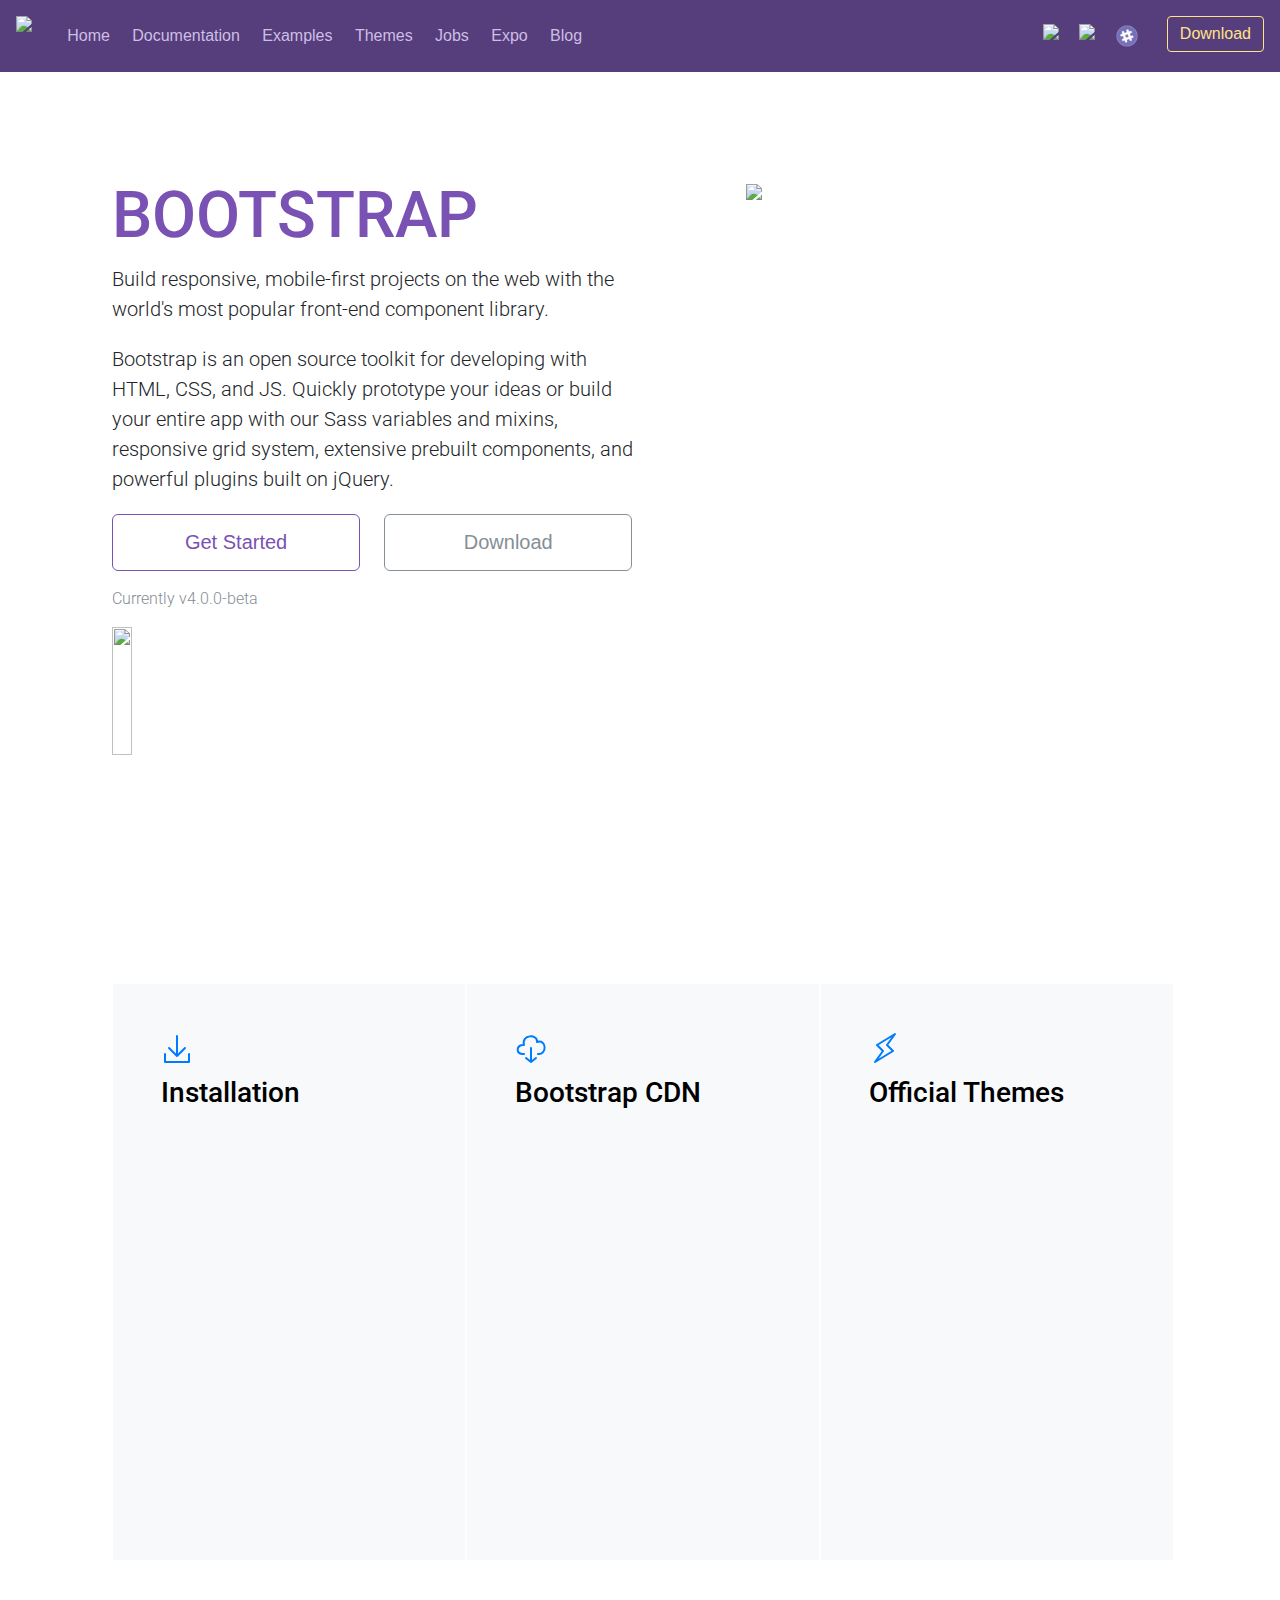
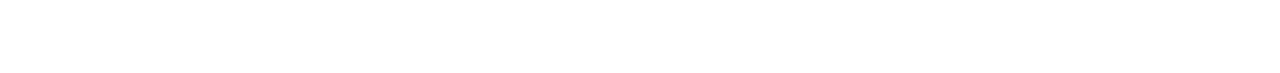
==== bootstrap/index.html @ ebfe7aba "finish styling column icons and titles" ====
<!DOCTYPE html>
<html>
  <head>
    <meta charset="utf-8">
    <link href="https://fonts.googleapis.com/css?family=Roboto" rel="stylesheet">
    <link href="style.css" rel="stylesheet" type="text/css">
    <title>Bootstrap - The most popular HTML, CSS, and JS library in the world</title>
  </head>
  <body>
    <header>
      <img src="https://dabeng.github.io/img/bootstrap.png" id="logo"/>
      <ul id="navbar">
        <li class="navitem"><a href="#">Home</a></li>
        <li class="navitem"><a href="#">Documentation</a></li>
        <li class="navitem"><a href="#">Examples</a></li>
        <li class="navitem"><a href="#">Themes</a></li>
        <li class="navitem"><a href="#">Jobs</a></li>
        <li class="navitem"><a href="#">Expo</a></li>
        <li class="navitem"><a href="#">Blog</a></li>
      </ul>
      <div id="rightHeader">
        <img src="https://cdn3.iconfinder.com/data/icons/flat-icons-web/40/GitHub-128.png" class="socialIcon" />
        <img src="https://cdn.shopify.com/s/files/1/0894/6582/t/5/assets/twitter.png?12959786003549767401" class="socialIcon"/>
        <img src="Blackvariant-Button-Ui-Requests-9-Slack.ico" class="socialIcon"/>
        <button type="button">Download</button>
      </div>
    </header>
    <div id="main">
      <div class="mainText">
        <h1>BOOTSTRAP</h1>
        <p>Build responsive, mobile-first projects on the web with the world's most popular front-end component library.</p>
        <p>Bootstrap is an open source toolkit for developing with HTML, CSS, and JS. Quickly prototype your ideas or build your entire app with our Sass variables and mixins, responsive grid system, extensive prebuilt components, and powerful plugins built on jQuery.</p>
        <button type="button" id="getStarted">Get Started</button>
        <button type="button" id="mainDownload">Download</button>
        <p id="beta">Currently v4.0.0-beta</p>
      </div>
      <img src="http://getbootstrap.com/assets/img/bootstrap-stack.png" id="bootstrapStack"/>
      <div class="clearfix"></div>
      <img src="http://via.placeholder.com/350x150mg" class="advertisement" />
    </div>
    <div class="columns">
      <div class="col-4">
        <!-- Icon by Bytesize https://github.com/danklammer/bytesize-icons -->
        <svg class="detailImage" id="i-import" viewBox="0 0 32 32" width="32" height="32" fill="none" stroke="currentcolor" stroke-linecap="round" stroke-linejoin="round" stroke-width="2">
          <path d="M28 22 L28 30 4 30 4 22 M16 4 L16 24 M8 16 L16 24 24 16" />
        </svg>
        <h3>Installation</h3>
      </div>
      <div class="col-4">
        <!-- Icon by Bytesize https://github.com/danklammer/bytesize-icons -->
        <svg class="detailImage" id="i-download" viewBox="0 0 32 32" width="32" height="32" fill="none" stroke="currentcolor" stroke-linecap="round" stroke-linejoin="round" stroke-width="2">
          <path d="M9 22 C0 23 1 12 9 13 6 2 23 2 22 10 32 7 32 23 23 22 M11 26 L16 30 21 26 M16 16 L16 30" />
        </svg>
        <h3>Bootstrap CDN</h3>
      </div>
      <div class="col-4">
        <!-- Icon by Bytesize https://github.com/danklammer/bytesize-icons -->
        <svg class="detailImage" id="i-lightning" viewBox="0 0 32 32" width="32" height="32" fill="none" stroke="currentcolor" stroke-linecap="round" stroke-linejoin="round" stroke-width="2">
          <path d="M18 13 L26 2 8 13 14 19 6 30 24 19 Z" />
        </svg>
        <h3>Official Themes</h3>
      </div>
    </div>
  </body>
</html>
---- bootstrap/style.css ----
.clearfix {
  clear: both;
}
body{
  margin: 0;
  font-family: 'Roboto', sans-serif;
}
header {
  background-color: #563d7c;
  margin: 0;
  padding: 0;
  overflow: auto;
  padding: 1em;
  /*position: fixed;
  top: 0;
  width: 100%;*/
  align-content: center;
}
#logo {
  width: 2.5em;
  display: inline;
  float: left;
}
#navbar {
  list-style-type: none;
  width: fit-content;
  font-family: sans-serif;
  overflow: auto;
  display: inline;
}
.navitem {
  text-align: center;
  width: fit-content;
  float: left;
  padding: .7em;
}
a {
  text-decoration: none;
  color: #cdbfe3;
}
a:active {
  font-weight: bold;
}
#rightHeader {
  display: inline;
  float: right;
  overflow: auto;
  vertical-align: middle;
}
.socialIcon {
  width: 1.5em;
  padding: 0 .5em;
  vertical-align: text-top;
}
button {
  color: #ffe484;
  background-color: #563d7c;
  border-color: #ffe484;
  border-radius: .25em;
  padding: .5em .75em;
  font-size: 1em;
  border: 1px solid;
  margin-left: 1em;
}
button:hover {
  color: #2a2730;
  background-color: #ffe484;
}

#main {
  padding: 7em;
  overflow: auto;
}
.mainText {
  width: 50%;
  float: left;
}
h1 {
  color: #7952b3;
  font-size: 4em;
  margin-bottom: .25em;
  margin-top: 0;
  line-height: 1;
  font-weight: 500;
}
p {
  line-height: 1.5;
  margin-top: 0;
  margin-bottom: 1em;
  color: #212529;
  font-size: 1.25em;
  font-weight: 300;
}
#getStarted{
  border-radius: .3em;
  text-align: center;
  border: 1px solid;
  color: #7952b3;
  background-color: #FFF;
  padding: .8em 2em;
  font-size: 1.25em;
  font-weight: 500;
  margin-left: 0;
  margin-right: 1em;
  box-sizing: border-box;
  width: 47%;
}
#getStarted:hover {
  border-radius: .3em;
  text-align: center;
  border: 1px solid;
  color: #FFF;
  background-color: #7952b3;
  padding: .8em 2em;
  font-size: 1.25em;
  font-weight: 500;
  cursor: pointer;
  margin-left: 0;
  margin-right: 1em;
  box-sizing: border-box;
  width: 47%;
}
#mainDownload {
  color: #868e96;
  border-color: #868e96;
  background-color: #FFF;
  border-radius: .3em;
  text-align: center;
  border: 1px solid;  padding: .8em 2em;
  font-size: 1.25em;
  font-weight: 500;
  margin: 0;
  box-sizing: border-box;
  width: 47%;
}
#mainDownload:hover {
  border-radius: .3em;
  text-align: center;
  border: 1px solid;
  color: #FFF;
  background-color: #868e96;
  padding: .8em 2em;
  font-size: 1.25em;
  font-weight: 500;
  cursor: pointer;
  margin: 0;
  box-sizing: border-box;
  width: 47%;
}
#beta {
  color: #868e96;
  margin: 0;
  font-size: 1em;
  line-height: 3.5em;
}
#bootstrapStack {
  width: 40%;
  float: right;
}
.advertisement {
  width: fit-content;
  height: 8em;
}
.columns {
  padding: 7em;
  overflow: auto;
  width: 100%;
}
.col-4 {
  padding: 3em;
  background-color: #f8f9fa;
  float: left;
  max-width: 33%;
  min-width: 20%;
  border: 1px solid;
  border-color: #FFF;
  text-align: left;
  min-height: 30em;
}
.detailImage {
  width: 2em;
  color: #007bff;
  margin-bottom: .5em;
  align-content:
}
h3 {
  margin: 0 0 .5em 0;
  font-weight: 500;
  font-size: 1.75em;
}
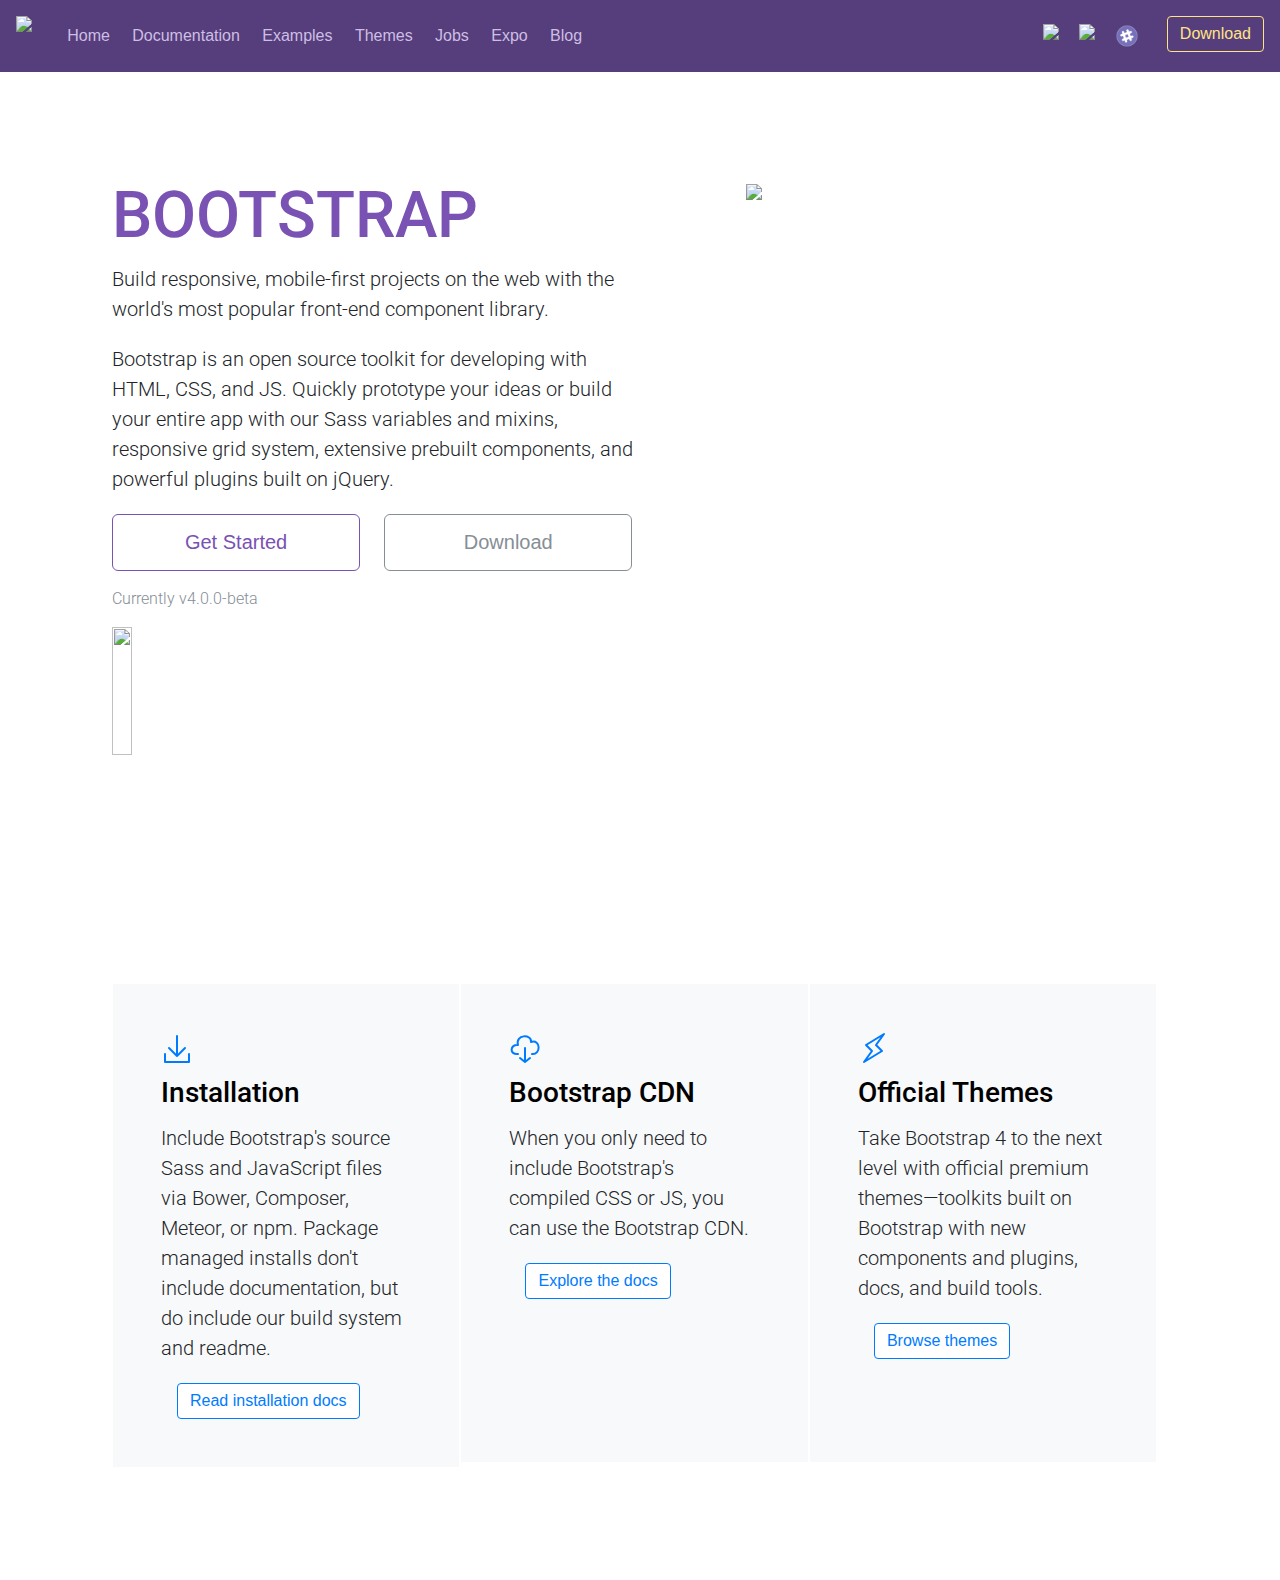
==== commit a2f8cb86: "make cursor turn to pointer when hovering over buttons" ====
--- a/bootstrap/index.html
+++ b/bootstrap/index.html
@@ -45,6 +45,8 @@
           <path d="M28 22 L28 30 4 30 4 22 M16 4 L16 24 M8 16 L16 24 24 16" />
         </svg>
         <h3>Installation</h3>
+        <p>Include Bootstrap's source Sass and JavaScript files via Bower, Composer, Meteor, or npm. Package managed installs don't include documentation, but do include our build system and readme.</p>
+        <button type="button" class="columnButton">Read installation docs</button>
       </div>
       <div class="col-4">
         <!-- Icon by Bytesize https://github.com/danklammer/bytesize-icons -->
@@ -52,6 +54,8 @@
           <path d="M9 22 C0 23 1 12 9 13 6 2 23 2 22 10 32 7 32 23 23 22 M11 26 L16 30 21 26 M16 16 L16 30" />
         </svg>
         <h3>Bootstrap CDN</h3>
+        <p>When you only need to include Bootstrap's compiled CSS or JS, you can use the Bootstrap CDN.</p>
+        <button type="button" class="columnButton">Explore the docs</button>
       </div>
       <div class="col-4">
         <!-- Icon by Bytesize https://github.com/danklammer/bytesize-icons -->
@@ -59,6 +63,8 @@
           <path d="M18 13 L26 2 8 13 14 19 6 30 24 19 Z" />
         </svg>
         <h3>Official Themes</h3>
+        <p>Take Bootstrap 4 to the next level with official premium themes—toolkits built on Bootstrap with new components and plugins, docs, and build tools.</p>
+        <button type="button" class="columnButton">Browse themes</button>
       </div>
     </div>
   </body>
--- a/bootstrap/style.css
+++ b/bootstrap/style.css
@@ -65,6 +65,7 @@
 button:hover {
   color: #2a2730;
   background-color: #ffe484;
+  cursor: pointer;
 }
 
 #main {
@@ -165,6 +166,7 @@
   padding: 7em;
   overflow: auto;
   width: 100%;
+  box-sizing: border-box;
 }
 .col-4 {
   padding: 3em;
@@ -176,6 +178,7 @@
   border-color: #FFF;
   text-align: left;
   min-height: 30em;
+  box-sizing: border-box;
 }
 .detailImage {
   width: 2em;
@@ -188,3 +191,12 @@
   font-weight: 500;
   font-size: 1.75em;
 }
+.columnButton {
+  color: #007bff;
+  background-color: #FFF;
+}
+.columnButton:hover {
+  color: #FFF;
+  background-color: #007bff;
+  cursor: pointer;
+}
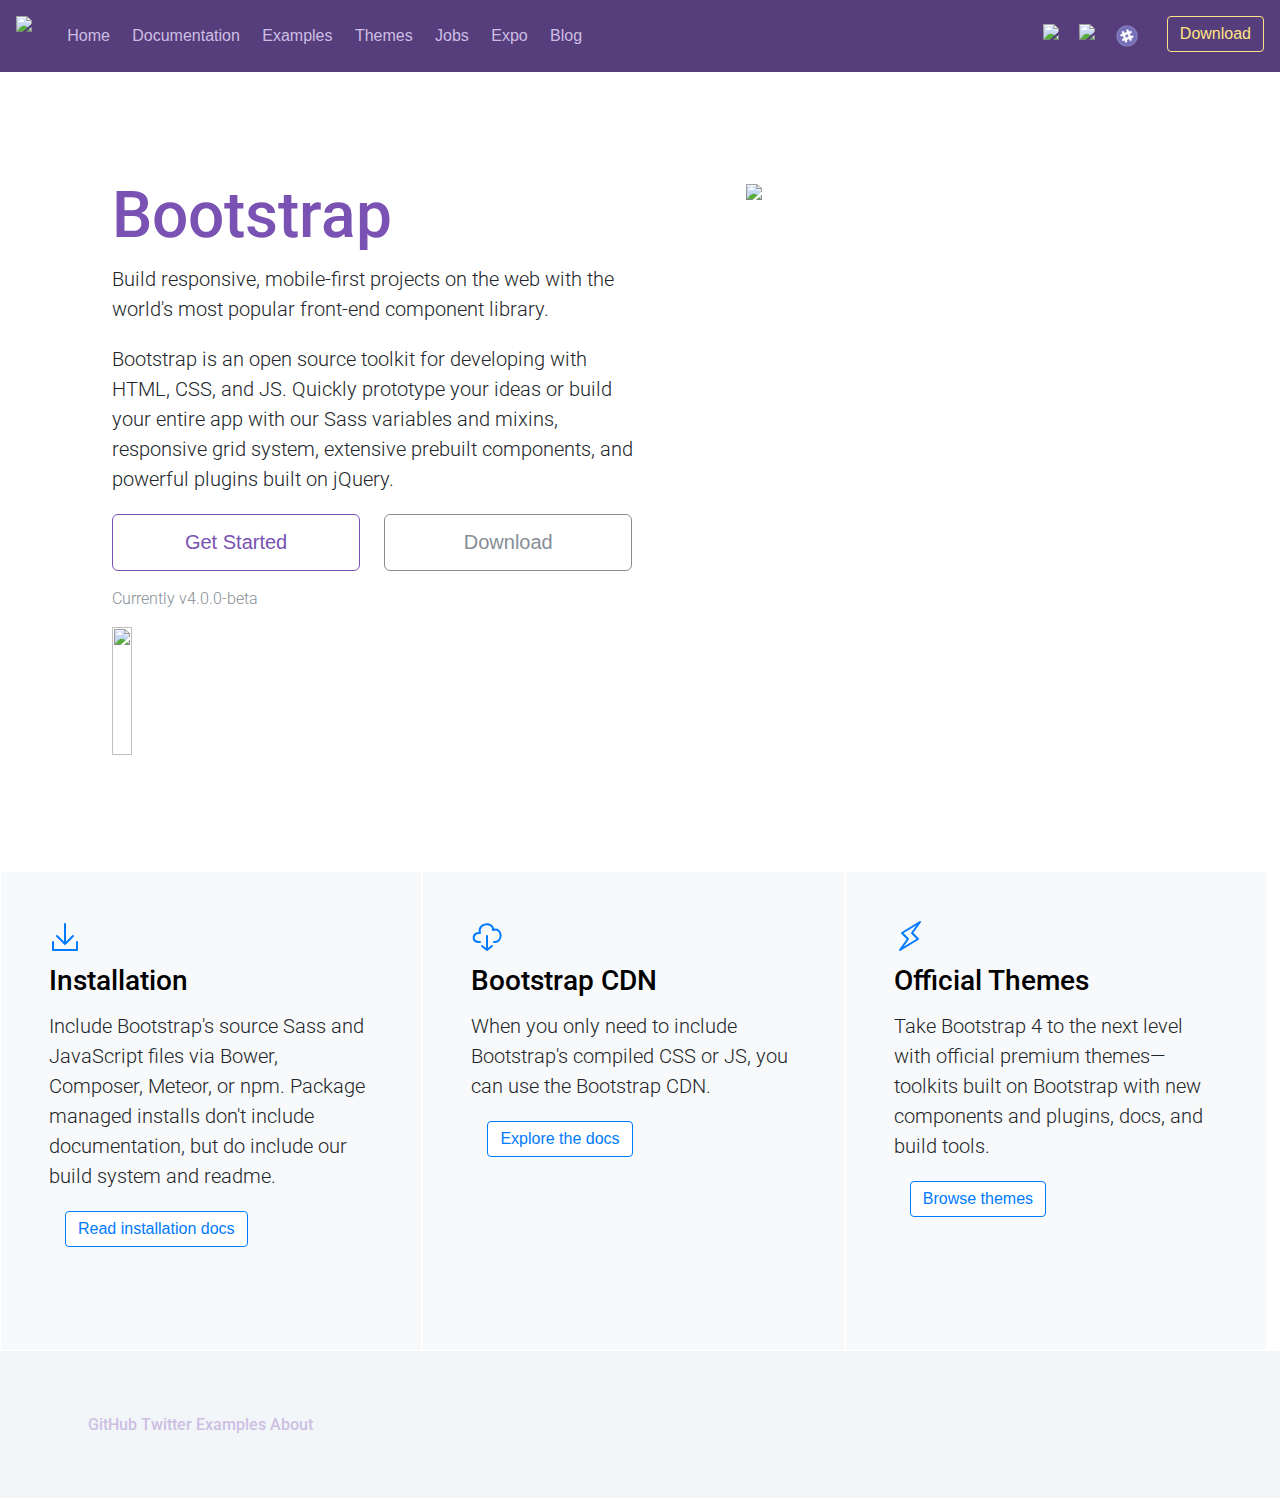
==== commit 60332145: "revise width of columns" ====
--- a/bootstrap/index.html
+++ b/bootstrap/index.html
@@ -27,7 +27,7 @@
     </header>
     <div id="main">
       <div class="mainText">
-        <h1>BOOTSTRAP</h1>
+        <h1>Bootstrap</h1>
         <p>Build responsive, mobile-first projects on the web with the world's most popular front-end component library.</p>
         <p>Bootstrap is an open source toolkit for developing with HTML, CSS, and JS. Quickly prototype your ideas or build your entire app with our Sass variables and mixins, responsive grid system, extensive prebuilt components, and powerful plugins built on jQuery.</p>
         <button type="button" id="getStarted">Get Started</button>
@@ -67,5 +67,13 @@
         <button type="button" class="columnButton">Browse themes</button>
       </div>
     </div>
+    <footer>
+      <ul id="footerNav">
+        <li class="footItem"><a href="#">GitHub</a></li>
+        <li class="footItem"><a href="#">Twitter</a></li>
+        <li class="footItem"><a href="#">Examples</a></li>
+        <li class="footItem"><a href="#">About</a></li>
+      </ul>
+    </footer>
   </body>
 </html>
--- a/bootstrap/style.css
+++ b/bootstrap/style.css
@@ -163,7 +163,7 @@
   height: 8em;
 }
 .columns {
-  padding: 7em;
+  padding: 0;
   overflow: auto;
   width: 100%;
   box-sizing: border-box;
@@ -200,3 +200,16 @@
   background-color: #007bff;
   cursor: pointer;
 }
+footer {
+  margin: 0;
+  background-color: #f2f6f9;
+  padding: 3em;
+}
+#footerNav {
+  list-style-type: none;
+}
+.footItem {
+  display: inline;
+  color: #495057;
+  font-weight: 500;
+}
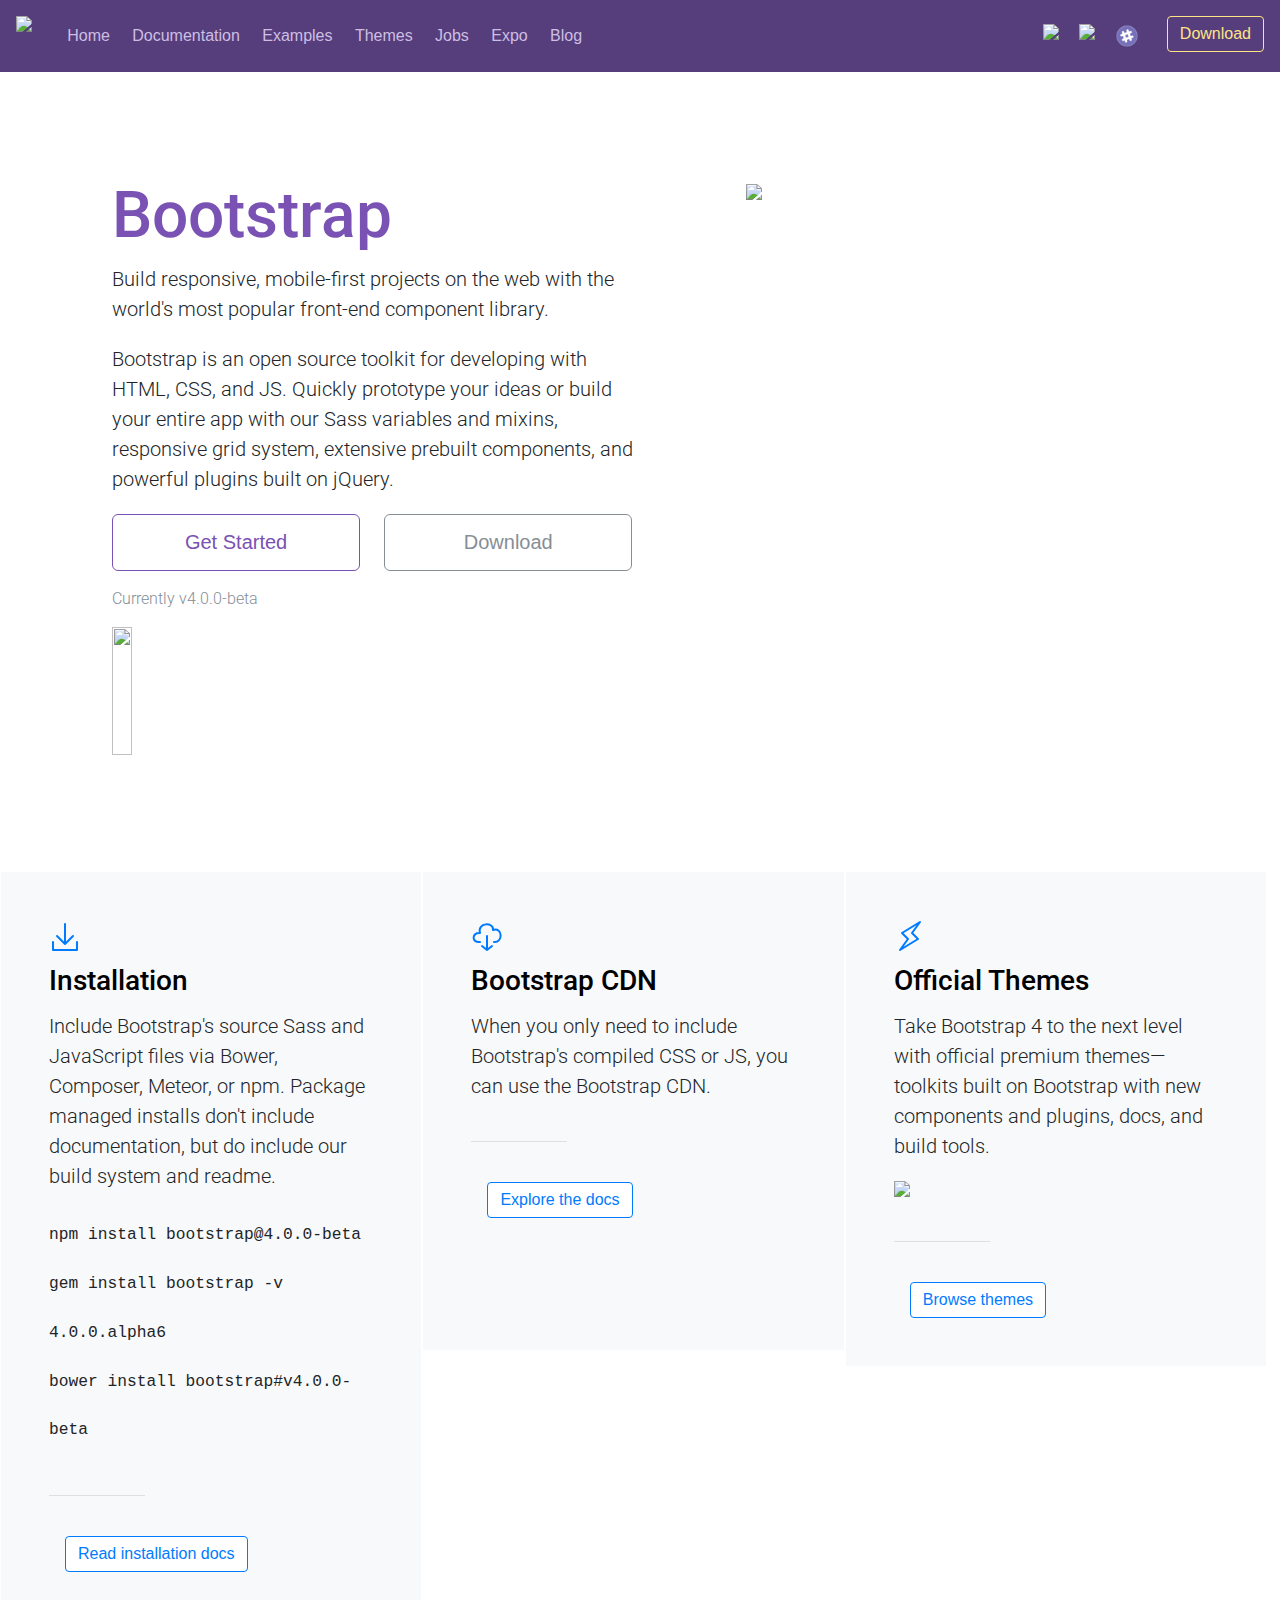
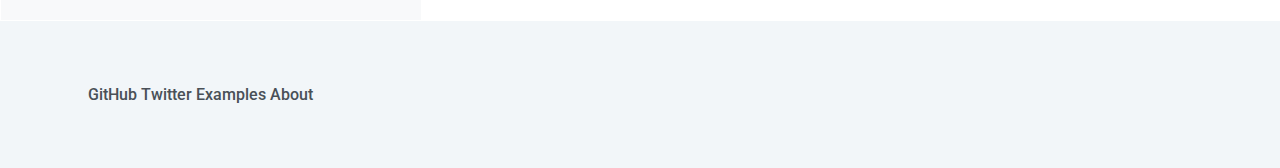
==== commit cc867590: "add code content to paragraph on installation" ====
--- a/bootstrap/index.html
+++ b/bootstrap/index.html
@@ -46,6 +46,8 @@
         </svg>
         <h3>Installation</h3>
         <p>Include Bootstrap's source Sass and JavaScript files via Bower, Composer, Meteor, or npm. Package managed installs don't include documentation, but do include our build system and readme.</p>
+        <code>npm install bootstrap@4.0.0-beta <br /> gem install bootstrap -v 4.0.0.alpha6 <br /> bower install bootstrap#v4.0.0-beta</code>
+        <div class="separatorLine"></div>
         <button type="button" class="columnButton">Read installation docs</button>
       </div>
       <div class="col-4">
@@ -55,6 +57,7 @@
         </svg>
         <h3>Bootstrap CDN</h3>
         <p>When you only need to include Bootstrap's compiled CSS or JS, you can use the Bootstrap CDN.</p>
+        <div class="separatorLine"></div>
         <button type="button" class="columnButton">Explore the docs</button>
       </div>
       <div class="col-4">
@@ -64,15 +67,17 @@
         </svg>
         <h3>Official Themes</h3>
         <p>Take Bootstrap 4 to the next level with official premium themes—toolkits built on Bootstrap with new components and plugins, docs, and build tools.</p>
+        <img src="http://via.placeholder.com/350x150" id="browseImage"/>
+        <div class="separatorLine"></div>
         <button type="button" class="columnButton">Browse themes</button>
       </div>
     </div>
     <footer>
       <ul id="footerNav">
-        <li class="footItem"><a href="#">GitHub</a></li>
-        <li class="footItem"><a href="#">Twitter</a></li>
-        <li class="footItem"><a href="#">Examples</a></li>
-        <li class="footItem"><a href="#">About</a></li>
+        <li class="footItem"><a href="#" class="footLink">GitHub</a></li>
+        <li class="footItem"><a href="#" class="footLink">Twitter</a></li>
+        <li class="footItem"><a href="#" class="footLink">Examples</a></li>
+        <li class="footItem"><a href="#" class="footLink">About</a></li>
       </ul>
     </footer>
   </body>
--- a/bootstrap/style.css
+++ b/bootstrap/style.css
@@ -191,6 +191,19 @@
   font-weight: 500;
   font-size: 1.75em;
 }
+code {
+  line-height: 3em;
+  font-size: 1.25em;
+  color: #212529;
+}
+#browseImage {
+  width: 20em;
+}
+.separatorLine {
+  border-top: 1px solid rgba(0, 0, 0, 0.1);
+  width: 6rem;
+  margin: 2.5rem 0;
+}
 .columnButton {
   color: #007bff;
   background-color: #FFF;
@@ -210,6 +223,8 @@
 }
 .footItem {
   display: inline;
+}
+.footLink {
   color: #495057;
   font-weight: 500;
 }
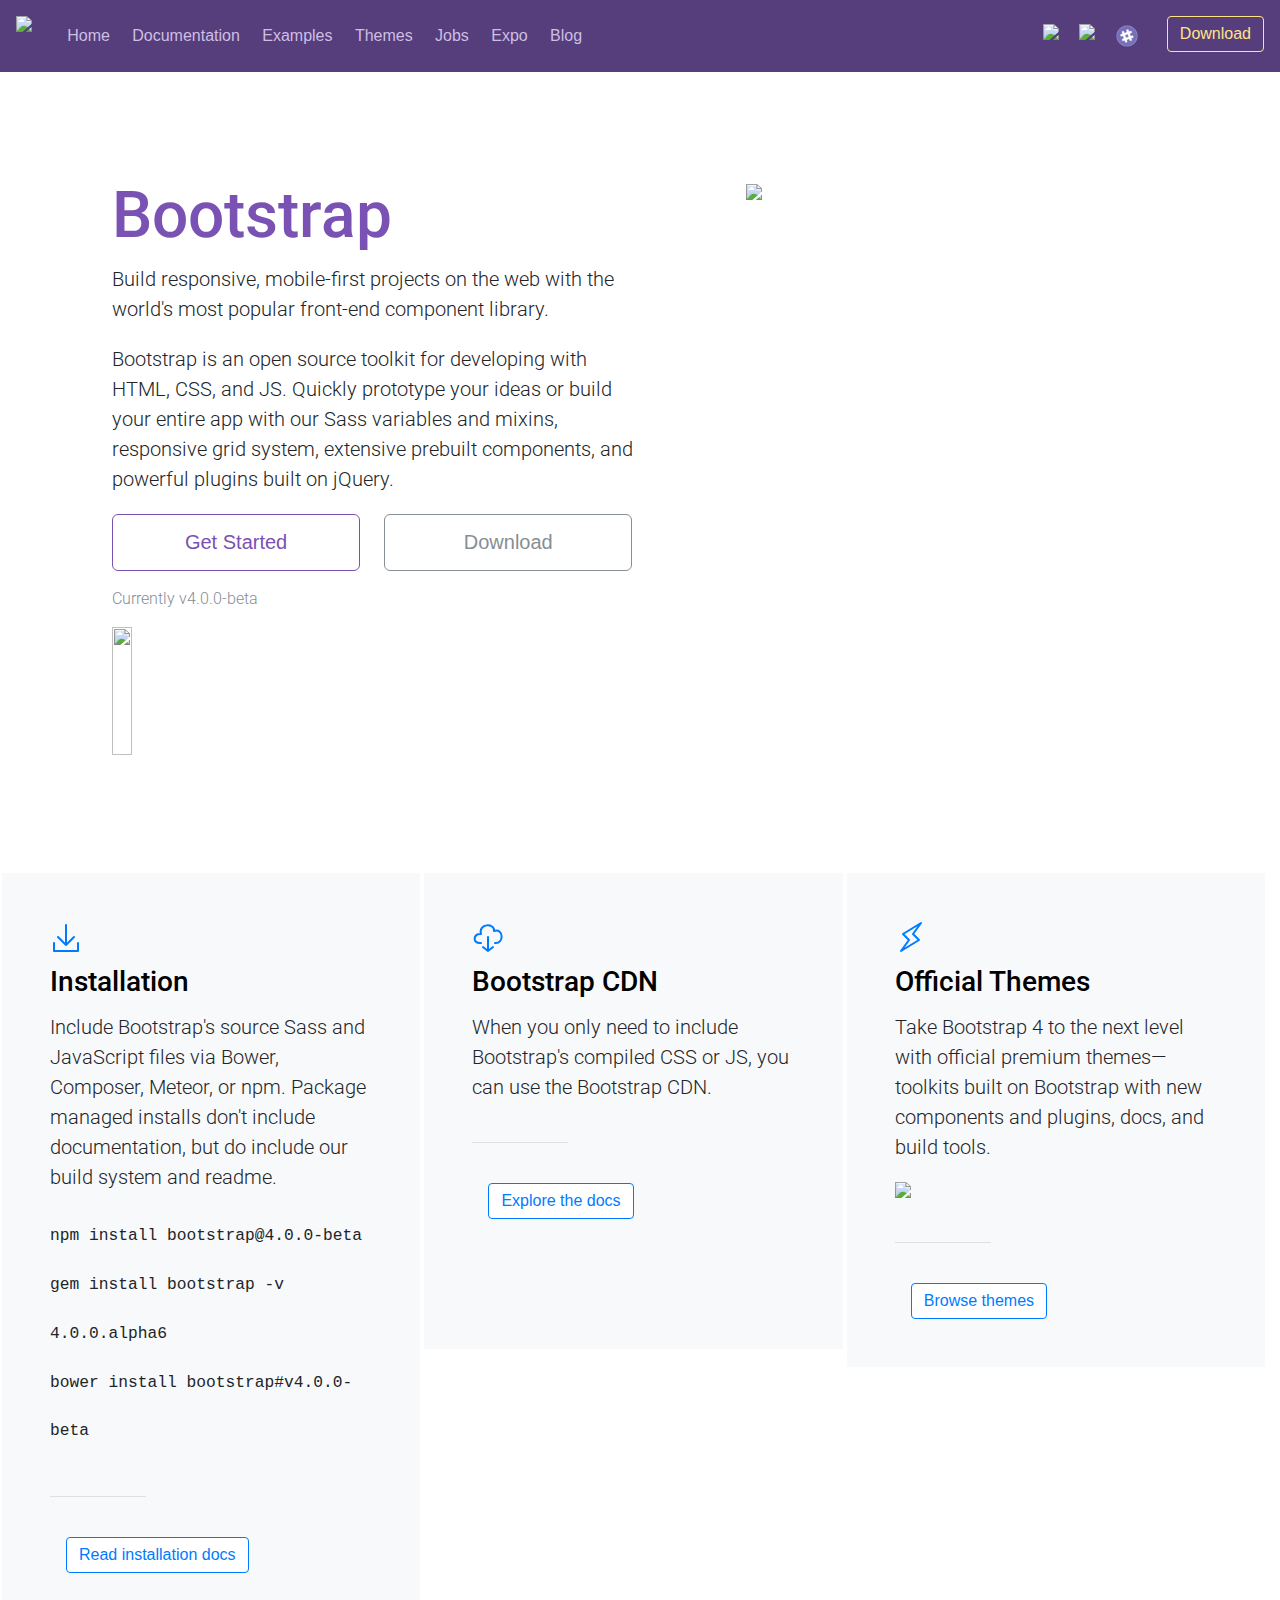
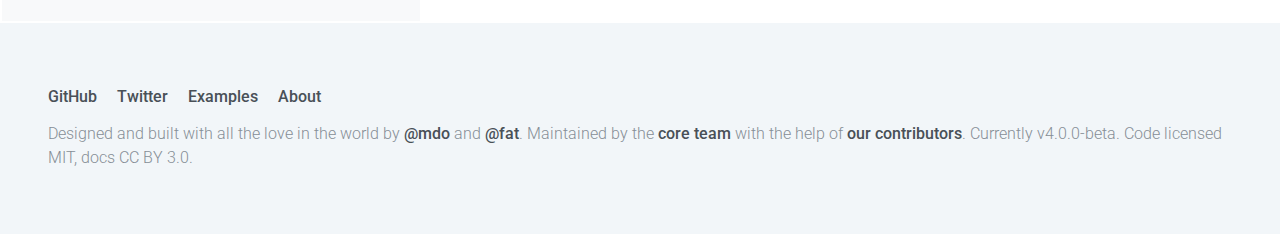
==== commit 522a1aec: "finish footer" ====
--- a/bootstrap/index.html
+++ b/bootstrap/index.html
@@ -79,6 +79,7 @@
         <li class="footItem"><a href="#" class="footLink">Examples</a></li>
         <li class="footItem"><a href="#" class="footLink">About</a></li>
       </ul>
+      <p class="signOff">Designed and built with all the love in the world by <a href="#" class="footLink">@mdo</a> and <a href="#" class="footLink">@fat</a>. Maintained by the <a href="#" class="footLink">core team</a> with the help of <a href="#" class="footLink">our contributors</a>. Currently v4.0.0-beta. Code licensed MIT, docs CC BY 3.0.</p>
     </footer>
   </body>
 </html>
--- a/bootstrap/style.css
+++ b/bootstrap/style.css
@@ -174,7 +174,7 @@
   float: left;
   max-width: 33%;
   min-width: 20%;
-  border: 1px solid;
+  border: 2px solid;
   border-color: #FFF;
   text-align: left;
   min-height: 30em;
@@ -220,6 +220,12 @@
 }
 #footerNav {
   list-style-type: none;
+  word-spacing: 1em;
+  padding: 0;
+}
+p.signOff {
+  font-size: 1em;
+  color: #868e96;
 }
 .footItem {
   display: inline;
@@ -228,3 +234,7 @@
   color: #495057;
   font-weight: 500;
 }
+.footLink:hover {
+  text-decoration: underline;
+  color: #007bff;
+}
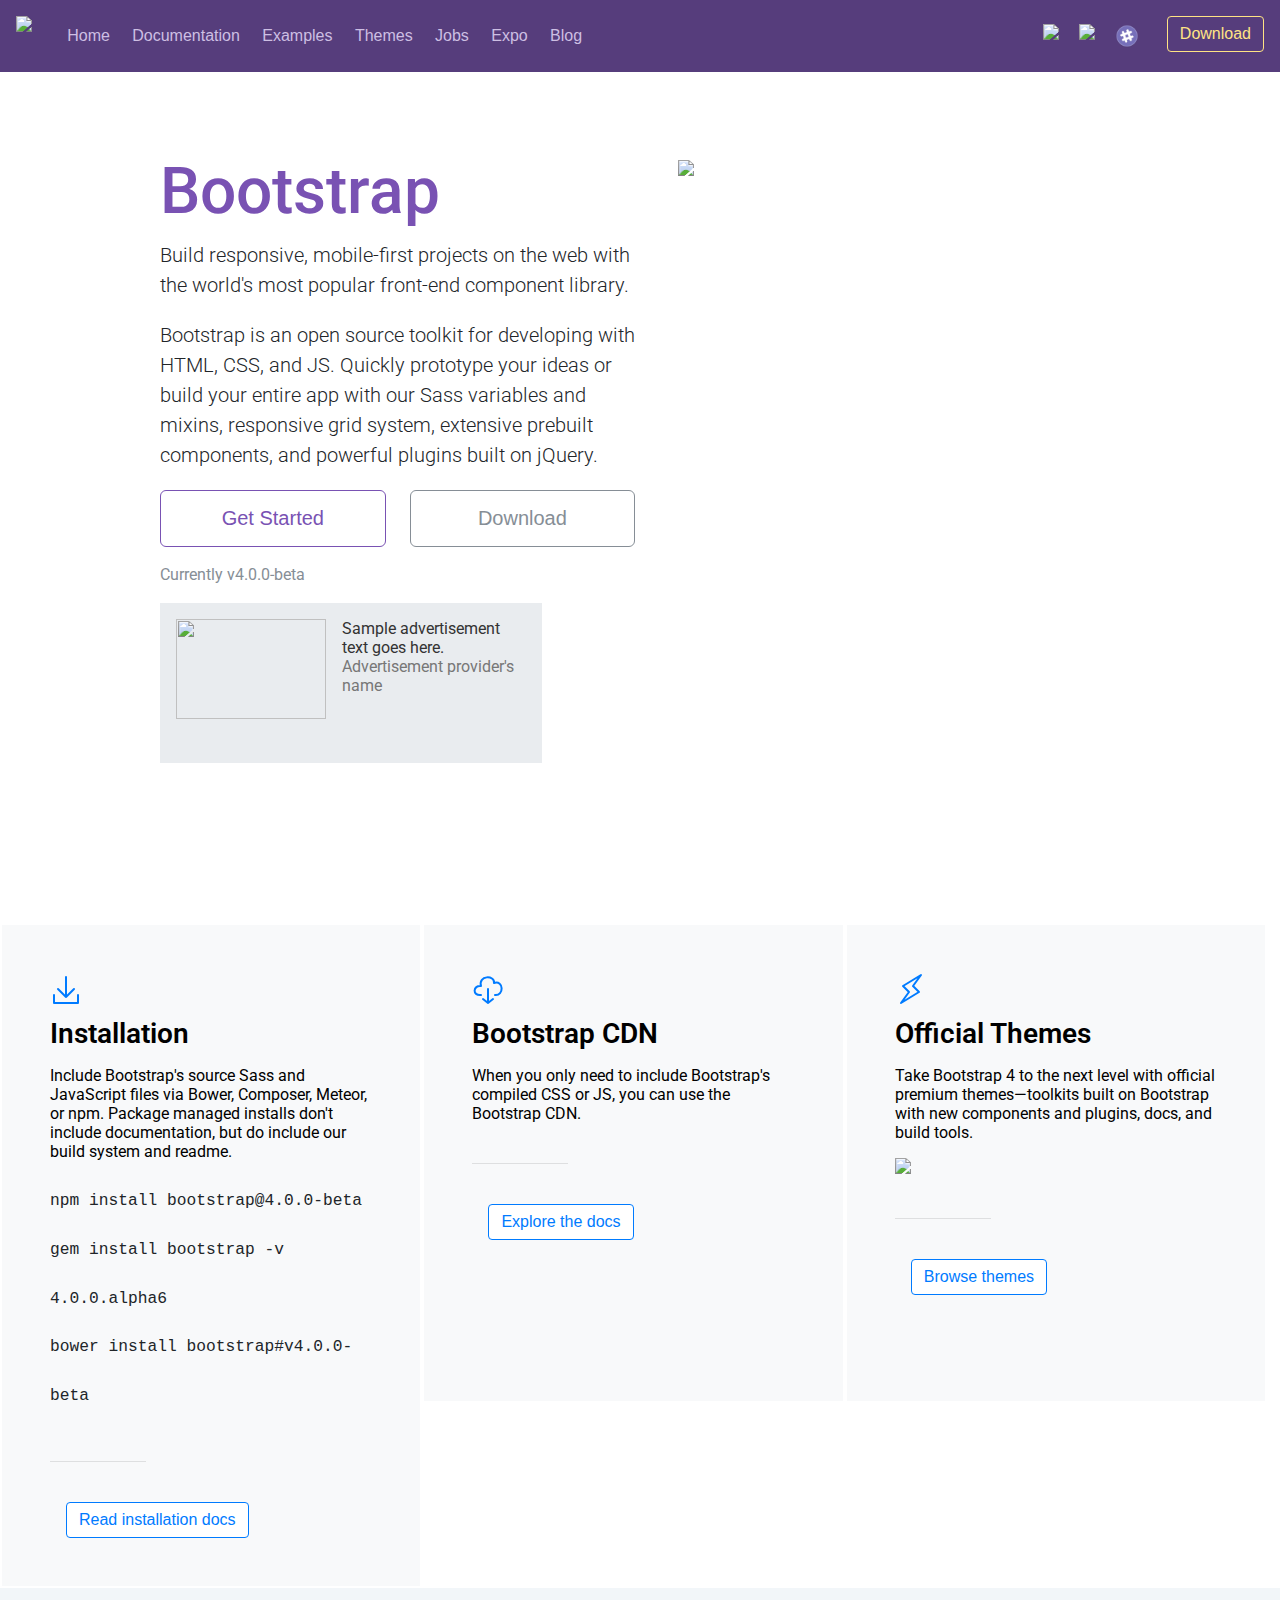
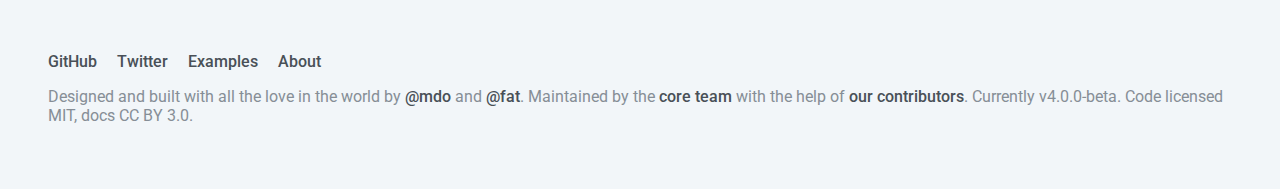
==== commit a1d768fb: "fine tune layout and change placeholder to interactive advertisement box" ====
--- a/bootstrap/index.html
+++ b/bootstrap/index.html
@@ -3,6 +3,7 @@
   <head>
     <meta charset="utf-8">
     <link href="https://fonts.googleapis.com/css?family=Roboto" rel="stylesheet">
+    <link href="https://fonts.googleapis.com/css?family=Roboto:300" rel="stylesheet">
     <link href="style.css" rel="stylesheet" type="text/css">
     <title>Bootstrap - The most popular HTML, CSS, and JS library in the world</title>
   </head>
@@ -28,15 +29,19 @@
     <div id="main">
       <div class="mainText">
         <h1>Bootstrap</h1>
-        <p>Build responsive, mobile-first projects on the web with the world's most popular front-end component library.</p>
-        <p>Bootstrap is an open source toolkit for developing with HTML, CSS, and JS. Quickly prototype your ideas or build your entire app with our Sass variables and mixins, responsive grid system, extensive prebuilt components, and powerful plugins built on jQuery.</p>
+        <p class="mainParagraph">Build responsive, mobile-first projects on the web with the world's most popular front-end component library.</p>
+        <p class="mainParagraph">Bootstrap is an open source toolkit for developing with HTML, CSS, and JS. Quickly prototype your ideas or build your entire app with our Sass variables and mixins, responsive grid system, extensive prebuilt components, and powerful plugins built on jQuery.</p>
         <button type="button" id="getStarted">Get Started</button>
         <button type="button" id="mainDownload">Download</button>
         <p id="beta">Currently v4.0.0-beta</p>
       </div>
       <img src="http://getbootstrap.com/assets/img/bootstrap-stack.png" id="bootstrapStack"/>
       <div class="clearfix"></div>
-      <img src="http://via.placeholder.com/350x150mg" class="advertisement" />
+      <div class="advertisement">
+        <img src="http://via.placeholder.com/100x75" id="advertImage" class="col-6"/>
+        <p class="col-6 removeMargin"><a href="#" id="advertText">Sample advertisement text goes here.</a></p>
+        <p class="removeMargin"><a href="#" id="advertProvider">Advertisement provider's name</a></p>
+      </div>
     </div>
     <div class="columns">
       <div class="col-4">
--- a/bootstrap/style.css
+++ b/bootstrap/style.css
@@ -11,9 +11,10 @@
   padding: 0;
   overflow: auto;
   padding: 1em;
-  /*position: fixed;
+  position: fixed;
   top: 0;
-  width: 100%;*/
+  left: 0;
+  width: 100%;
   align-content: center;
 }
 #logo {
@@ -46,6 +47,7 @@
   float: right;
   overflow: auto;
   vertical-align: middle;
+  padding-right: 2em;
 }
 .socialIcon {
   width: 1.5em;
@@ -69,7 +71,7 @@
 }
 
 #main {
-  padding: 7em;
+  padding: 10em;
   overflow: auto;
 }
 .mainText {
@@ -84,7 +86,7 @@
   line-height: 1;
   font-weight: 500;
 }
-p {
+.mainParagraph {
   line-height: 1.5;
   margin-top: 0;
   margin-bottom: 1em;
@@ -155,12 +157,33 @@
   line-height: 3.5em;
 }
 #bootstrapStack {
-  width: 40%;
+  width: 46%;
   float: right;
+}
+.removeMargin {
+  margin: 0;
+}
+.col-6.removeMargin {
+  margin: 0;
 }
 .advertisement {
   width: fit-content;
+  max-width: 350px;
   height: 8em;
+  background-color: #e9ecef;
+  overflow: auto;
+  padding: 1em;
+}
+#advertImage {
+  width: 150px;
+  height: 100px;
+  padding-right: 1em;
+}
+#advertText {
+  color: #333;
+}
+#advertProvider {
+  color: #777;
 }
 .columns {
   padding: 0;
@@ -180,6 +203,10 @@
   min-height: 30em;
   box-sizing: border-box;
 }
+.col-6 {
+  width: 50%;
+  float: left;
+}
 .detailImage {
   width: 2em;
   color: #007bff;
@@ -188,8 +215,11 @@
 }
 h3 {
   margin: 0 0 .5em 0;
-  font-weight: 500;
+  font-weight: 600;
   font-size: 1.75em;
+}
+p {
+  font-size: 1em;
 }
 code {
   line-height: 3em;
@@ -197,7 +227,7 @@
   color: #212529;
 }
 #browseImage {
-  width: 20em;
+  width: 100%;
 }
 .separatorLine {
   border-top: 1px solid rgba(0, 0, 0, 0.1);
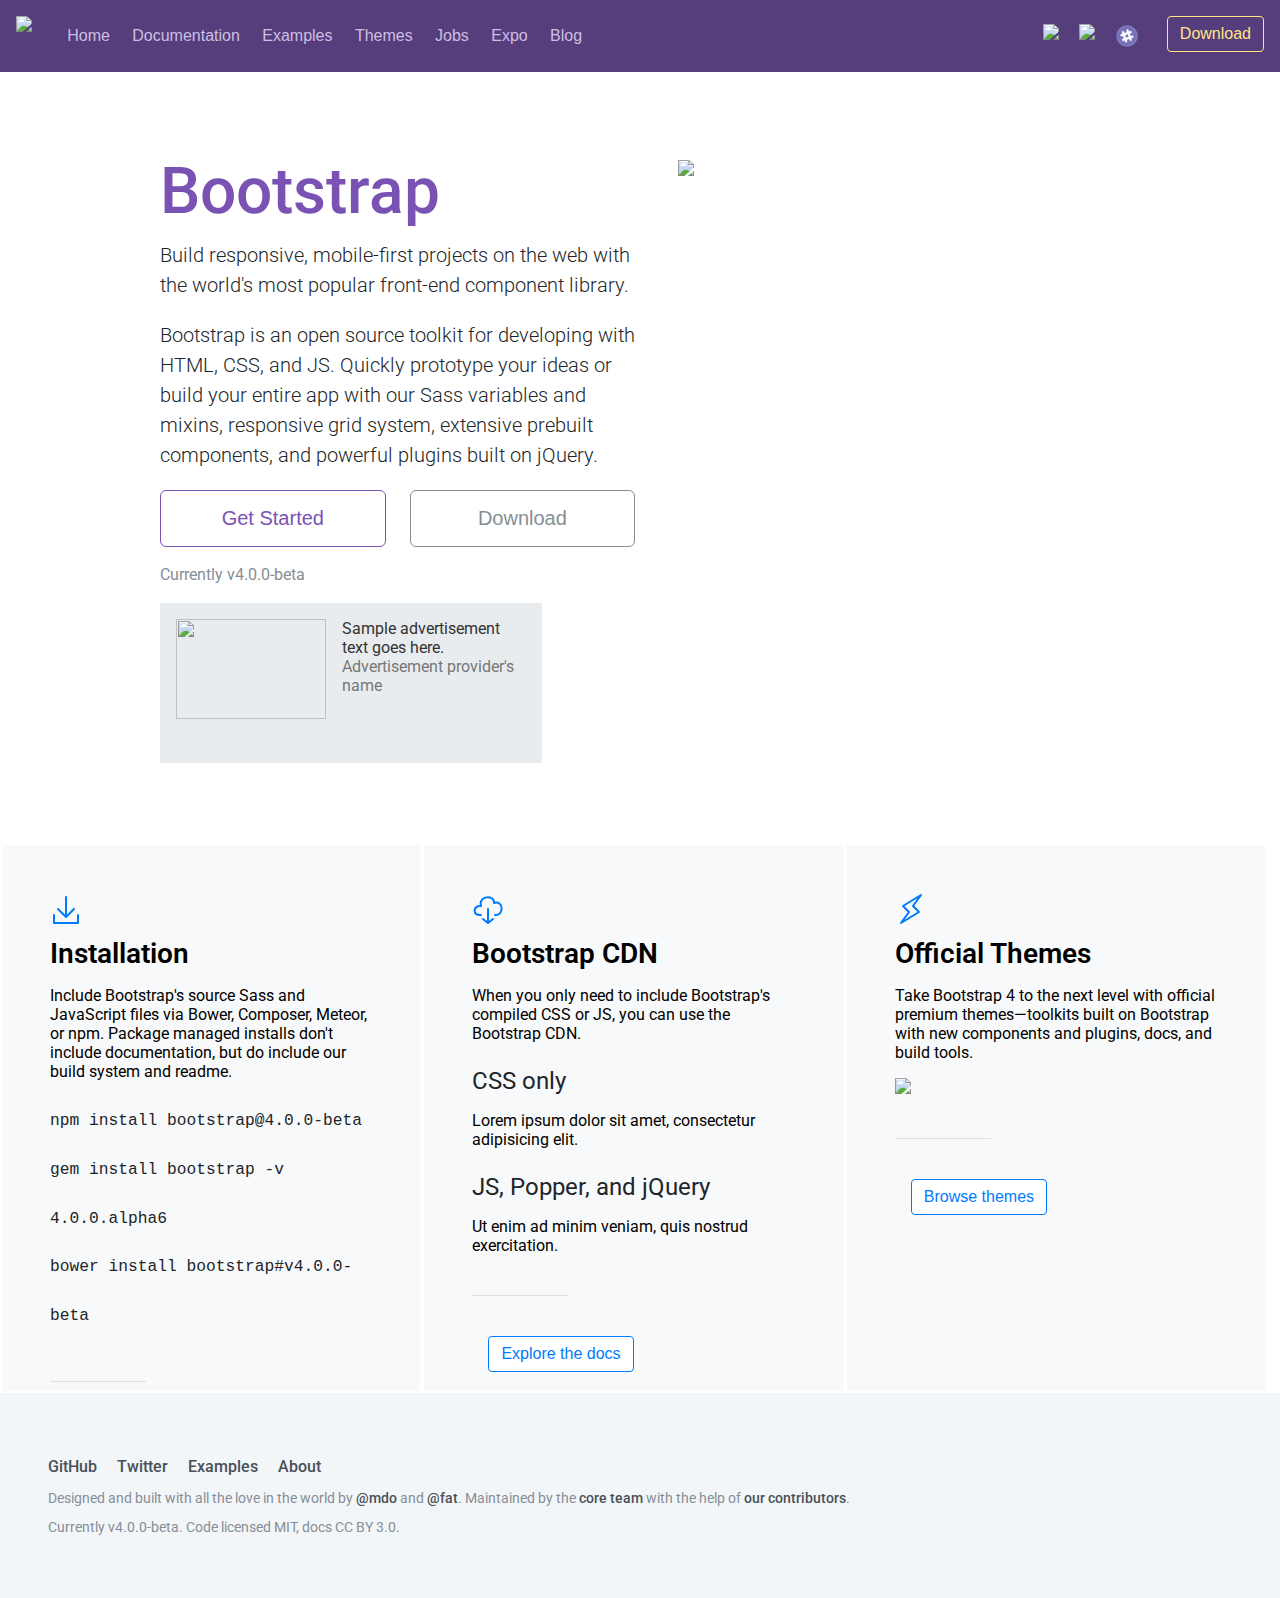
==== commit d5f77819: "make all columns same height and scroll when overflow" ====
--- a/bootstrap/index.html
+++ b/bootstrap/index.html
@@ -62,6 +62,10 @@
         </svg>
         <h3>Bootstrap CDN</h3>
         <p>When you only need to include Bootstrap's compiled CSS or JS, you can use the Bootstrap CDN.</p>
+        <p class="title">CSS only</p>
+        <p>Lorem ipsum dolor sit amet, consectetur adipisicing elit.</p>
+        <p class="title">JS, Popper, and jQuery</p>
+        <p>Ut enim ad minim veniam, quis nostrud exercitation.</p>
         <div class="separatorLine"></div>
         <button type="button" class="columnButton">Explore the docs</button>
       </div>
@@ -84,7 +88,7 @@
         <li class="footItem"><a href="#" class="footLink">Examples</a></li>
         <li class="footItem"><a href="#" class="footLink">About</a></li>
       </ul>
-      <p class="signOff">Designed and built with all the love in the world by <a href="#" class="footLink">@mdo</a> and <a href="#" class="footLink">@fat</a>. Maintained by the <a href="#" class="footLink">core team</a> with the help of <a href="#" class="footLink">our contributors</a>. Currently v4.0.0-beta. Code licensed MIT, docs CC BY 3.0.</p>
+      <p class="signOff">Designed and built with all the love in the world by <a href="#" class="footLink">@mdo</a> and <a href="#" class="footLink">@fat</a>. Maintained by the <a href="#" class="footLink">core team</a> with the help of <a href="#" class="footLink">our contributors</a>.</p> <p class="signOff">Currently v4.0.0-beta. Code licensed MIT, docs CC BY 3.0.</p>
     </footer>
   </body>
 </html>
--- a/bootstrap/style.css
+++ b/bootstrap/style.css
@@ -71,7 +71,7 @@
 }
 
 #main {
-  padding: 10em;
+  padding: 10em 10em 5em 10em;
   overflow: auto;
 }
 .mainText {
@@ -190,6 +190,7 @@
   overflow: auto;
   width: 100%;
   box-sizing: border-box;
+  height: 550px;
 }
 .col-4 {
   padding: 3em;
@@ -197,11 +198,12 @@
   float: left;
   max-width: 33%;
   min-width: 20%;
+  height: 100%;
   border: 2px solid;
   border-color: #FFF;
   text-align: left;
-  min-height: 30em;
-  box-sizing: border-box;
+  box-sizing: border-box;
+  overflow: scroll;
 }
 .col-6 {
   width: 50%;
@@ -226,6 +228,11 @@
   font-size: 1.25em;
   color: #212529;
 }
+.title {
+  color: #212529;
+  font-size: 1.5em;
+  margin-bottom: .5em;
+}
 #browseImage {
   width: 100%;
 }
@@ -254,8 +261,9 @@
   padding: 0;
 }
 p.signOff {
-  font-size: 1em;
+  font-size: .9em;
   color: #868e96;
+  line-height: 1;
 }
 .footItem {
   display: inline;
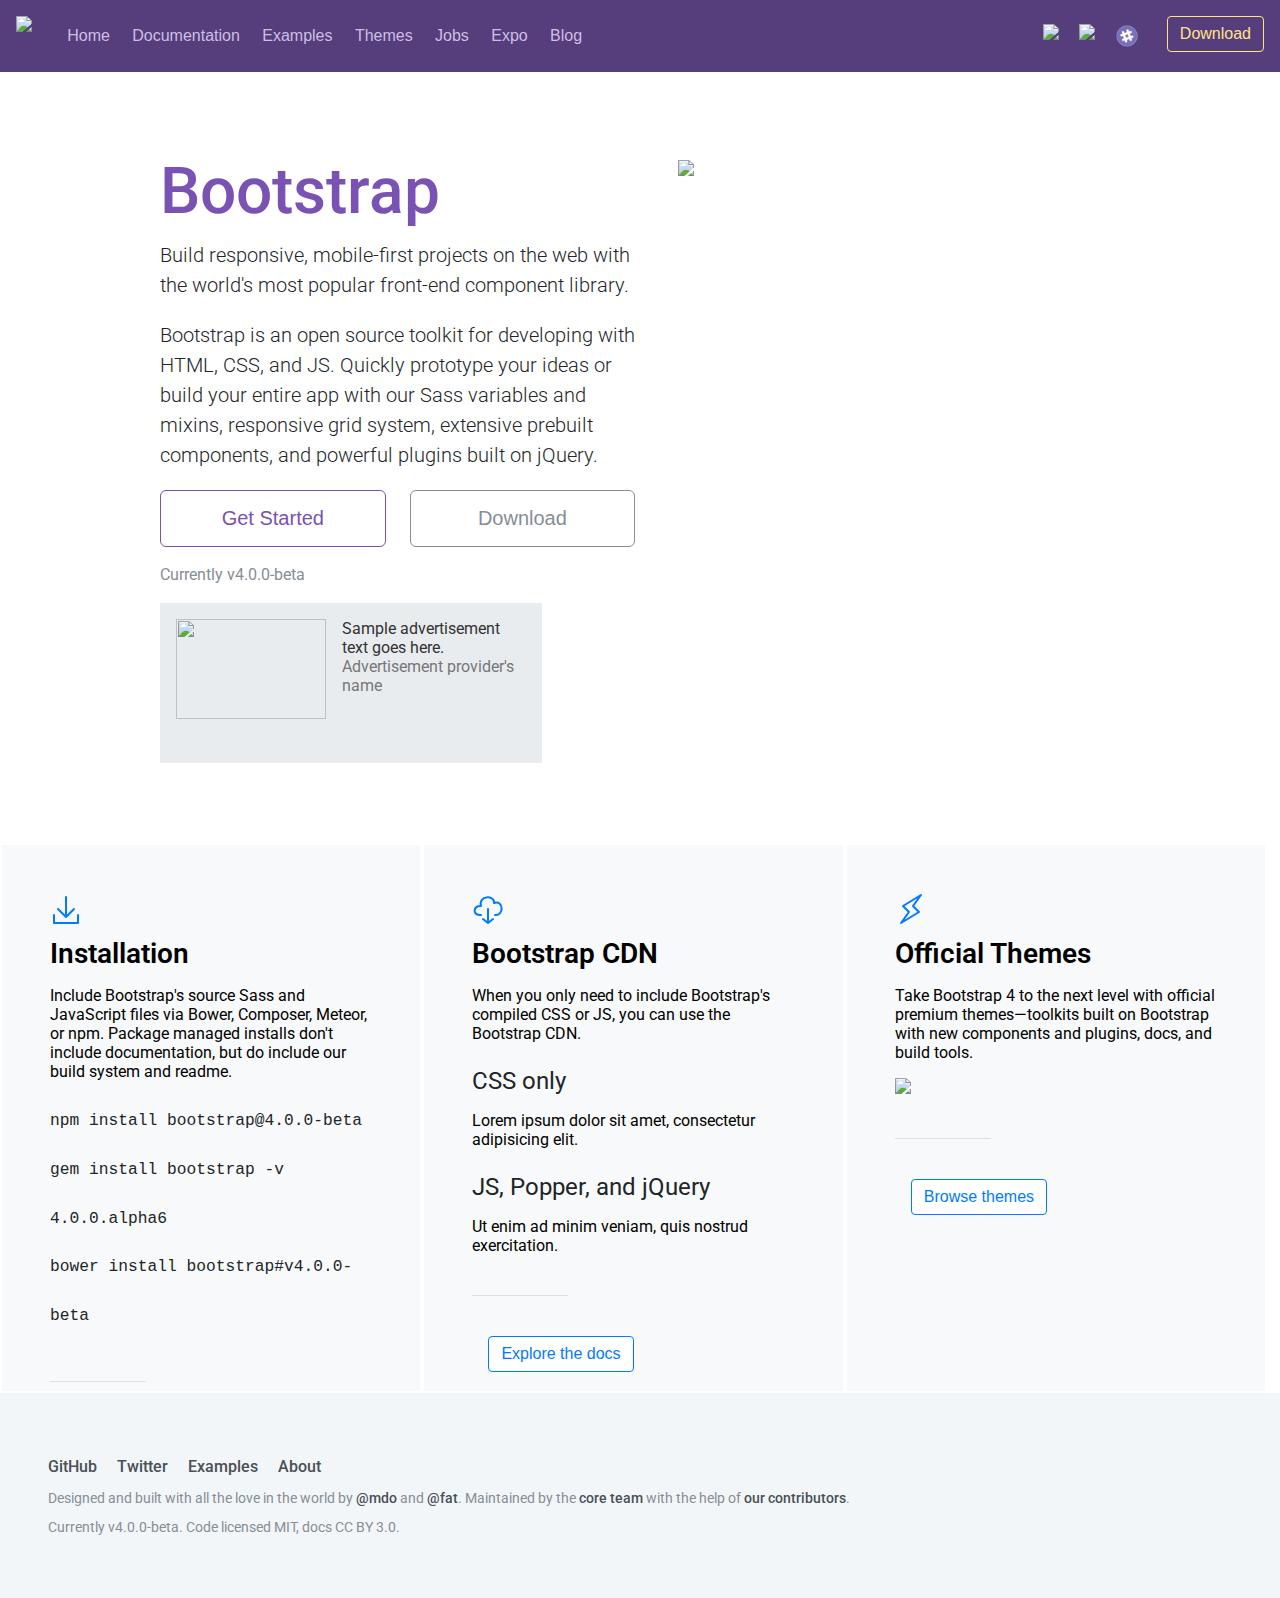
==== commit 5eaed544: "add links to icons in header" ====
--- a/bootstrap/index.html
+++ b/bootstrap/index.html
@@ -20,10 +20,10 @@
         <li class="navitem"><a href="#">Blog</a></li>
       </ul>
       <div id="rightHeader">
-        <img src="https://cdn3.iconfinder.com/data/icons/flat-icons-web/40/GitHub-128.png" class="socialIcon" />
-        <img src="https://cdn.shopify.com/s/files/1/0894/6582/t/5/assets/twitter.png?12959786003549767401" class="socialIcon"/>
-        <img src="Blackvariant-Button-Ui-Requests-9-Slack.ico" class="socialIcon"/>
-        <button type="button">Download</button>
+        <a href="#"><img src="https://cdn3.iconfinder.com/data/icons/flat-icons-web/40/GitHub-128.png" class="socialIcon" /></a>
+        <a href="#"><img src="https://cdn.shopify.com/s/files/1/0894/6582/t/5/assets/twitter.png?12959786003549767401" class="socialIcon"/></a>
+        <a href="#"><img src="Blackvariant-Button-Ui-Requests-9-Slack.ico" class="socialIcon"/>
+        <button type="button">Download</button></a>
       </div>
     </header>
     <div id="main">
